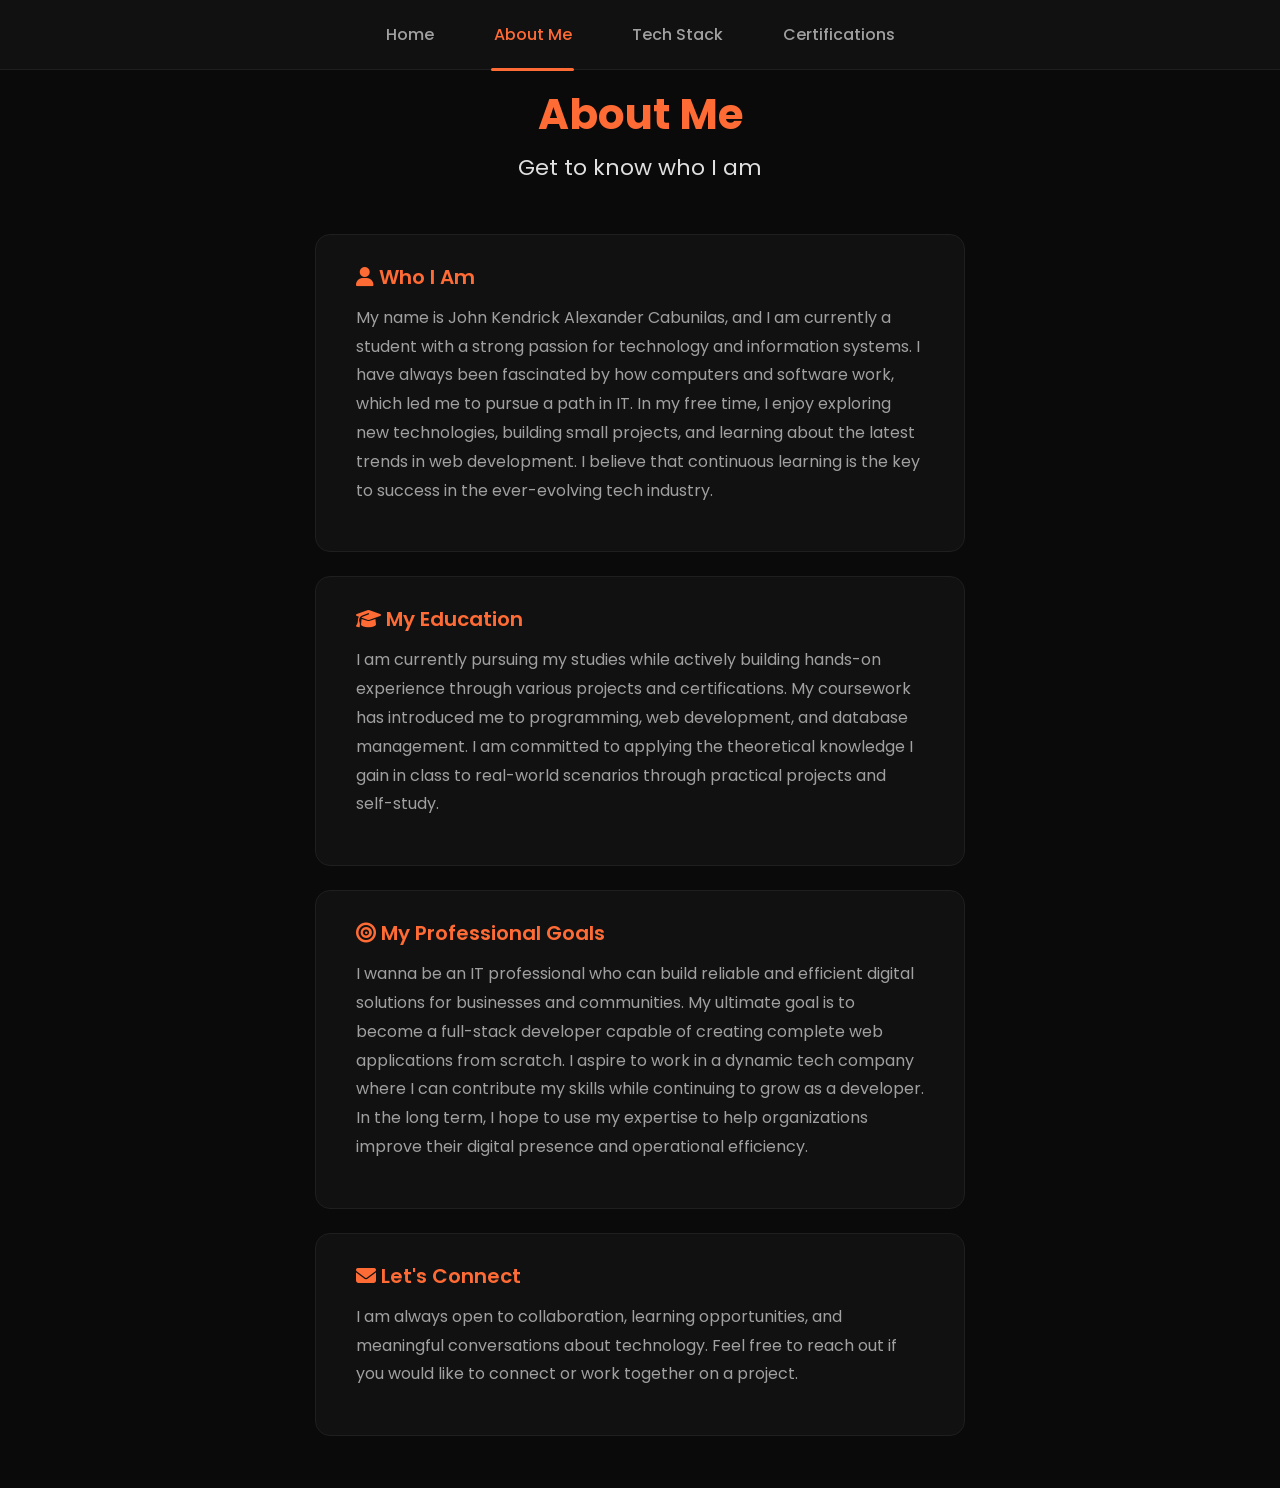
==== about.html @ 1efc7750 "Added Google Fonts, Bootstrap, SweetAlert, Devicon logos, expanded About content, and cert lightboxe" ====
<!DOCTYPE html>
<html lang="en">
<head>
    <meta charset="UTF-8">
    <meta name="viewport" content="width=device-width, initial-scale=1.0">
    <title>About Me | John Kendrick Alexander Cabunilas</title>
    
    <!-- Google Fonts -->
    <link href="https://fonts.googleapis.com/css2?family=Poppins:wght@400;500;600;700&display=swap" rel="stylesheet">
    
    <!-- Bootstrap CSS -->
    <link href="https://cdn.jsdelivr.net/npm/bootstrap@5.3.2/dist/css/bootstrap.min.css" rel="stylesheet">
    
    <!-- Font Awesome -->
    <link rel="stylesheet" href="https://cdnjs.cloudflare.com/ajax/libs/font-awesome/6.4.0/css/all.min.css">
    
    <style>
        * {
            margin: 0;
            padding: 0;
            box-sizing: border-box;
        }

        body {
            font-family: 'Poppins', 'Segoe UI', sans-serif;
            background-color: #0a0a0a;
            color: #e0e0e0;
            min-height: 100vh;
        }

        .top-nav {
            background-color: #111111;
            border-bottom: 1px solid #1f1f1f;
            position: fixed;
            top: 0;
            left: 0;
            right: 0;
            z-index: 1000;
            height: 70px;
            display: flex;
            align-items: center;
            justify-content: center;
        }

        .nav-menu {
            list-style: none;
            display: flex;
            margin: 0;
            padding: 0;
        }

        .nav-menu a {
            display: block;
            color: #a0a0a0;
            text-decoration: none;
            padding: 24px 30px;
            font-size: 16px;
            font-weight: 500;
            transition: all 0.3s ease;
            position: relative;
        }

        .nav-menu a:hover {
            color: #ff6b35;
        }

        .nav-menu a.active {
            color: #ff6b35;
        }

        .nav-menu a.active::after {
            content: '';
            position: absolute;
            bottom: 0;
            left: 20%;
            width: 60%;
            height: 3px;
            background-color: #ff6b35;
            border-radius: 2px;
        }

        .container-custom {
            display: flex;
            flex-direction: column;
            align-items: center;
            justify-content: center;
            min-height: 100vh;
            padding-top: 90px;
            padding-bottom: 40px;
            text-align: center;
        }

        h1 {
            color: #ff6b35;
            font-size: 42px;
            font-weight: 700;
            margin-bottom: 15px;
        }

        h2 {
            color: #e0e0e0;
            font-size: 22px;
            font-weight: 400;
            margin-bottom: 40px;
        }

        .info-box {
            background-color: #111111;
            border: 1px solid #1f1f1f;
            border-radius: 15px;
            padding: 30px 40px;
            margin: 12px 0;
            max-width: 650px;
            width: 90%;
            text-align: left;
            transition: all 0.3s ease;
        }

        .info-box:hover {
            border-color: #ff6b35;
            transform: translateY(-3px);
        }

        .info-box h3 {
            color: #ff6b35;
            font-size: 20px;
            margin-bottom: 15px;
            font-weight: 600;
        }

        .info-box p {
            color: #a0a0a0;
            font-size: 16px;
            line-height: 1.8;
        }

        @media (max-width: 768px) {
            .nav-menu a {
                padding: 15px 12px;
                font-size: 13px;
            }
            h1 {
                font-size: 32px;
            }
            .info-box {
                padding: 20px 25px;
            }
        }
    </style>
</head>
<body>

    <nav class="top-nav">
        <ul class="nav-menu">
            <li><a href="index.html">Home</a></li>
            <li><a href="about.html" class="active">About Me</a></li>
            <li><a href="techstack.html">Tech Stack</a></li>
            <li><a href="certifications.html">Certifications</a></li>
        </ul>
    </nav>

    <div class="container-custom">
        <h1>About Me</h1>
        <h2>Get to know who I am</h2>

        <div class="info-box">
            <h3><i class="fas fa-user"></i> Who I Am</h3>
            <p>My name is John Kendrick Alexander Cabunilas, and I am currently a student with a strong passion for technology and information systems. I have always been fascinated by how computers and software work, which led me to pursue a path in IT. In my free time, I enjoy exploring new technologies, building small projects, and learning about the latest trends in web development. I believe that continuous learning is the key to success in the ever-evolving tech industry.</p>
        </div>

        <div class="info-box">
            <h3><i class="fas fa-graduation-cap"></i> My Education</h3>
            <p>I am currently pursuing my studies while actively building hands-on experience through various projects and certifications. My coursework has introduced me to programming, web development, and database management. I am committed to applying the theoretical knowledge I gain in class to real-world scenarios through practical projects and self-study.</p>
        </div>

        <div class="info-box">
            <h3><i class="fas fa-bullseye"></i> My Professional Goals</h3>
            <p>I wanna be an IT professional who can build reliable and efficient digital solutions for businesses and communities. My ultimate goal is to become a full-stack developer capable of creating complete web applications from scratch. I aspire to work in a dynamic tech company where I can contribute my skills while continuing to grow as a developer. In the long term, I hope to use my expertise to help organizations improve their digital presence and operational efficiency.</p>
        </div>

        <div class="info-box">
            <h3><i class="fas fa-envelope"></i> Let's Connect</h3>
            <p>I am always open to collaboration, learning opportunities, and meaningful conversations about technology. Feel free to reach out if you would like to connect or work together on a project.</p>
        </div>
    </div>

    <!-- Bootstrap JS -->
    <script src="https://cdn.jsdelivr.net/npm/bootstrap@5.3.2/dist/js/bootstrap.bundle.min.js"></script>
</body>
</html>
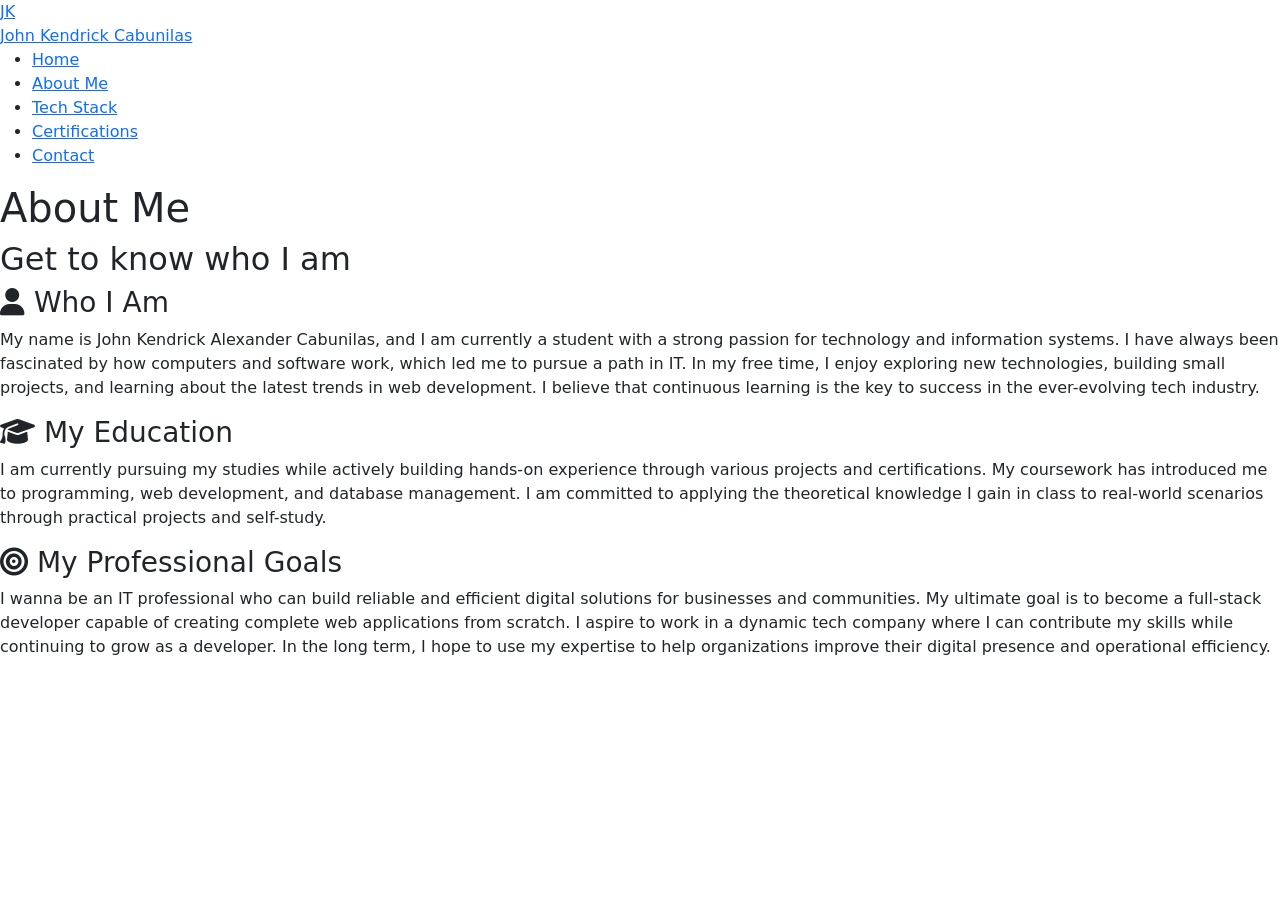
==== commit 11e976bb: "Transfer all the CSS code to css file, Major update" ====
--- a/about.html
+++ b/about.html
@@ -1,190 +1,59 @@
 <!DOCTYPE html>
 <html lang="en">
 <head>
-    <meta charset="UTF-8">
-    <meta name="viewport" content="width=device-width, initial-scale=1.0">
-    <title>About Me | John Kendrick Alexander Cabunilas</title>
-    
-    <!-- Google Fonts -->
-    <link href="https://fonts.googleapis.com/css2?family=Poppins:wght@400;500;600;700&display=swap" rel="stylesheet">
-    
-    <!-- Bootstrap CSS -->
-    <link href="https://cdn.jsdelivr.net/npm/bootstrap@5.3.2/dist/css/bootstrap.min.css" rel="stylesheet">
-    
-    <!-- Font Awesome -->
-    <link rel="stylesheet" href="https://cdnjs.cloudflare.com/ajax/libs/font-awesome/6.4.0/css/all.min.css">
-    
-    <style>
-        * {
-            margin: 0;
-            padding: 0;
-            box-sizing: border-box;
-        }
-
-        body {
-            font-family: 'Poppins', 'Segoe UI', sans-serif;
-            background-color: #0a0a0a;
-            color: #e0e0e0;
-            min-height: 100vh;
-        }
-
-        .top-nav {
-            background-color: #111111;
-            border-bottom: 1px solid #1f1f1f;
-            position: fixed;
-            top: 0;
-            left: 0;
-            right: 0;
-            z-index: 1000;
-            height: 70px;
-            display: flex;
-            align-items: center;
-            justify-content: center;
-        }
-
-        .nav-menu {
-            list-style: none;
-            display: flex;
-            margin: 0;
-            padding: 0;
-        }
-
-        .nav-menu a {
-            display: block;
-            color: #a0a0a0;
-            text-decoration: none;
-            padding: 24px 30px;
-            font-size: 16px;
-            font-weight: 500;
-            transition: all 0.3s ease;
-            position: relative;
-        }
-
-        .nav-menu a:hover {
-            color: #ff6b35;
-        }
-
-        .nav-menu a.active {
-            color: #ff6b35;
-        }
-
-        .nav-menu a.active::after {
-            content: '';
-            position: absolute;
-            bottom: 0;
-            left: 20%;
-            width: 60%;
-            height: 3px;
-            background-color: #ff6b35;
-            border-radius: 2px;
-        }
-
-        .container-custom {
-            display: flex;
-            flex-direction: column;
-            align-items: center;
-            justify-content: center;
-            min-height: 100vh;
-            padding-top: 90px;
-            padding-bottom: 40px;
-            text-align: center;
-        }
-
-        h1 {
-            color: #ff6b35;
-            font-size: 42px;
-            font-weight: 700;
-            margin-bottom: 15px;
-        }
-
-        h2 {
-            color: #e0e0e0;
-            font-size: 22px;
-            font-weight: 400;
-            margin-bottom: 40px;
-        }
-
-        .info-box {
-            background-color: #111111;
-            border: 1px solid #1f1f1f;
-            border-radius: 15px;
-            padding: 30px 40px;
-            margin: 12px 0;
-            max-width: 650px;
-            width: 90%;
-            text-align: left;
-            transition: all 0.3s ease;
-        }
-
-        .info-box:hover {
-            border-color: #ff6b35;
-            transform: translateY(-3px);
-        }
-
-        .info-box h3 {
-            color: #ff6b35;
-            font-size: 20px;
-            margin-bottom: 15px;
-            font-weight: 600;
-        }
-
-        .info-box p {
-            color: #a0a0a0;
-            font-size: 16px;
-            line-height: 1.8;
-        }
-
-        @media (max-width: 768px) {
-            .nav-menu a {
-                padding: 15px 12px;
-                font-size: 13px;
-            }
-            h1 {
-                font-size: 32px;
-            }
-            .info-box {
-                padding: 20px 25px;
-            }
-        }
-    </style>
+  <meta charset="UTF-8">
+  <meta name="viewport" content="width=device-width, initial-scale=1.0">
+  <title>About Me | John Kendrick Cabunilas</title>
+  
+  <!-- Google Fonts (must come BEFORE style.css) -->
+  <link href="https://fonts.googleapis.com/css2?family=Poppins:wght@400;500;600;700&display=swap" rel="stylesheet">
+  
+  <!-- External Stylesheet -->
+  <link rel="stylesheet" href="css/style.css">
+  
+  <!-- Bootstrap CSS -->
+  <link href="https://cdn.jsdelivr.net/npm/bootstrap@5.3.2/dist/css/bootstrap.min.css" rel="stylesheet">
+  
+  <!-- Font Awesome -->
+  <link rel="stylesheet" href="https://cdnjs.cloudflare.com/ajax/libs/font-awesome/6.4.0/css/all.min.css">
 </head>
 <body>
 
-    <nav class="top-nav">
-        <ul class="nav-menu">
-            <li><a href="index.html">Home</a></li>
-            <li><a href="about.html" class="active">About Me</a></li>
-            <li><a href="techstack.html">Tech Stack</a></li>
-            <li><a href="certifications.html">Certifications</a></li>
-        </ul>
-    </nav>
+  <nav class="top-nav">
+    <a href="index.html" class="nav-brand">
+      <div class="brand-circle">JK</div>
+      <span class="brand-name">John Kendrick Cabunilas</span>
+    </a>
+    <ul class="nav-menu">
+      <li><a href="index.html">Home</a></li>
+      <li><a href="about.html" class="active">About Me</a></li>
+      <li><a href="tech-stack.html">Tech Stack</a></li>
+      <li><a href="certifications.html">Certifications</a></li>
+      <li><a href="contact.html">Contact</a></li>
+    </ul>
+  </nav>
 
-    <div class="container-custom">
-        <h1>About Me</h1>
-        <h2>Get to know who I am</h2>
+  <div class="container-custom">
+    <h1 class="page-title">About Me</h1>
+    <h2 class="page-subtitle">Get to know who I am</h2>
 
-        <div class="info-box">
-            <h3><i class="fas fa-user"></i> Who I Am</h3>
-            <p>My name is John Kendrick Alexander Cabunilas, and I am currently a student with a strong passion for technology and information systems. I have always been fascinated by how computers and software work, which led me to pursue a path in IT. In my free time, I enjoy exploring new technologies, building small projects, and learning about the latest trends in web development. I believe that continuous learning is the key to success in the ever-evolving tech industry.</p>
-        </div>
-
-        <div class="info-box">
-            <h3><i class="fas fa-graduation-cap"></i> My Education</h3>
-            <p>I am currently pursuing my studies while actively building hands-on experience through various projects and certifications. My coursework has introduced me to programming, web development, and database management. I am committed to applying the theoretical knowledge I gain in class to real-world scenarios through practical projects and self-study.</p>
-        </div>
-
-        <div class="info-box">
-            <h3><i class="fas fa-bullseye"></i> My Professional Goals</h3>
-            <p>I wanna be an IT professional who can build reliable and efficient digital solutions for businesses and communities. My ultimate goal is to become a full-stack developer capable of creating complete web applications from scratch. I aspire to work in a dynamic tech company where I can contribute my skills while continuing to grow as a developer. In the long term, I hope to use my expertise to help organizations improve their digital presence and operational efficiency.</p>
-        </div>
-
-        <div class="info-box">
-            <h3><i class="fas fa-envelope"></i> Let's Connect</h3>
-            <p>I am always open to collaboration, learning opportunities, and meaningful conversations about technology. Feel free to reach out if you would like to connect or work together on a project.</p>
-        </div>
+    <div class="info-box">
+      <h3><i class="fas fa-user"></i> Who I Am</h3>
+      <p>My name is John Kendrick Alexander Cabunilas, and I am currently a student with a strong passion for technology and information systems. I have always been fascinated by how computers and software work, which led me to pursue a path in IT. In my free time, I enjoy exploring new technologies, building small projects, and learning about the latest trends in web development. I believe that continuous learning is the key to success in the ever-evolving tech industry.</p>
     </div>
 
-    <!-- Bootstrap JS -->
-    <script src="https://cdn.jsdelivr.net/npm/bootstrap@5.3.2/dist/js/bootstrap.bundle.min.js"></script>
+    <div class="info-box">
+      <h3><i class="fas fa-graduation-cap"></i> My Education</h3>
+      <p>I am currently pursuing my studies while actively building hands-on experience through various projects and certifications. My coursework has introduced me to programming, web development, and database management. I am committed to applying the theoretical knowledge I gain in class to real-world scenarios through practical projects and self-study.</p>
+    </div>
+
+    <div class="info-box">
+      <h3><i class="fas fa-bullseye"></i> My Professional Goals</h3>
+      <p>I wanna be an IT professional who can build reliable and efficient digital solutions for businesses and communities. My ultimate goal is to become a full-stack developer capable of creating complete web applications from scratch. I aspire to work in a dynamic tech company where I can contribute my skills while continuing to grow as a developer. In the long term, I hope to use my expertise to help organizations improve their digital presence and operational efficiency.</p>
+    </div>
+  </div>
+
+  <!-- Bootstrap JS -->
+  <script src="https://cdn.jsdelivr.net/npm/bootstrap@5.3.2/dist/js/bootstrap.bundle.min.js"></script>
 </body>
 </html>
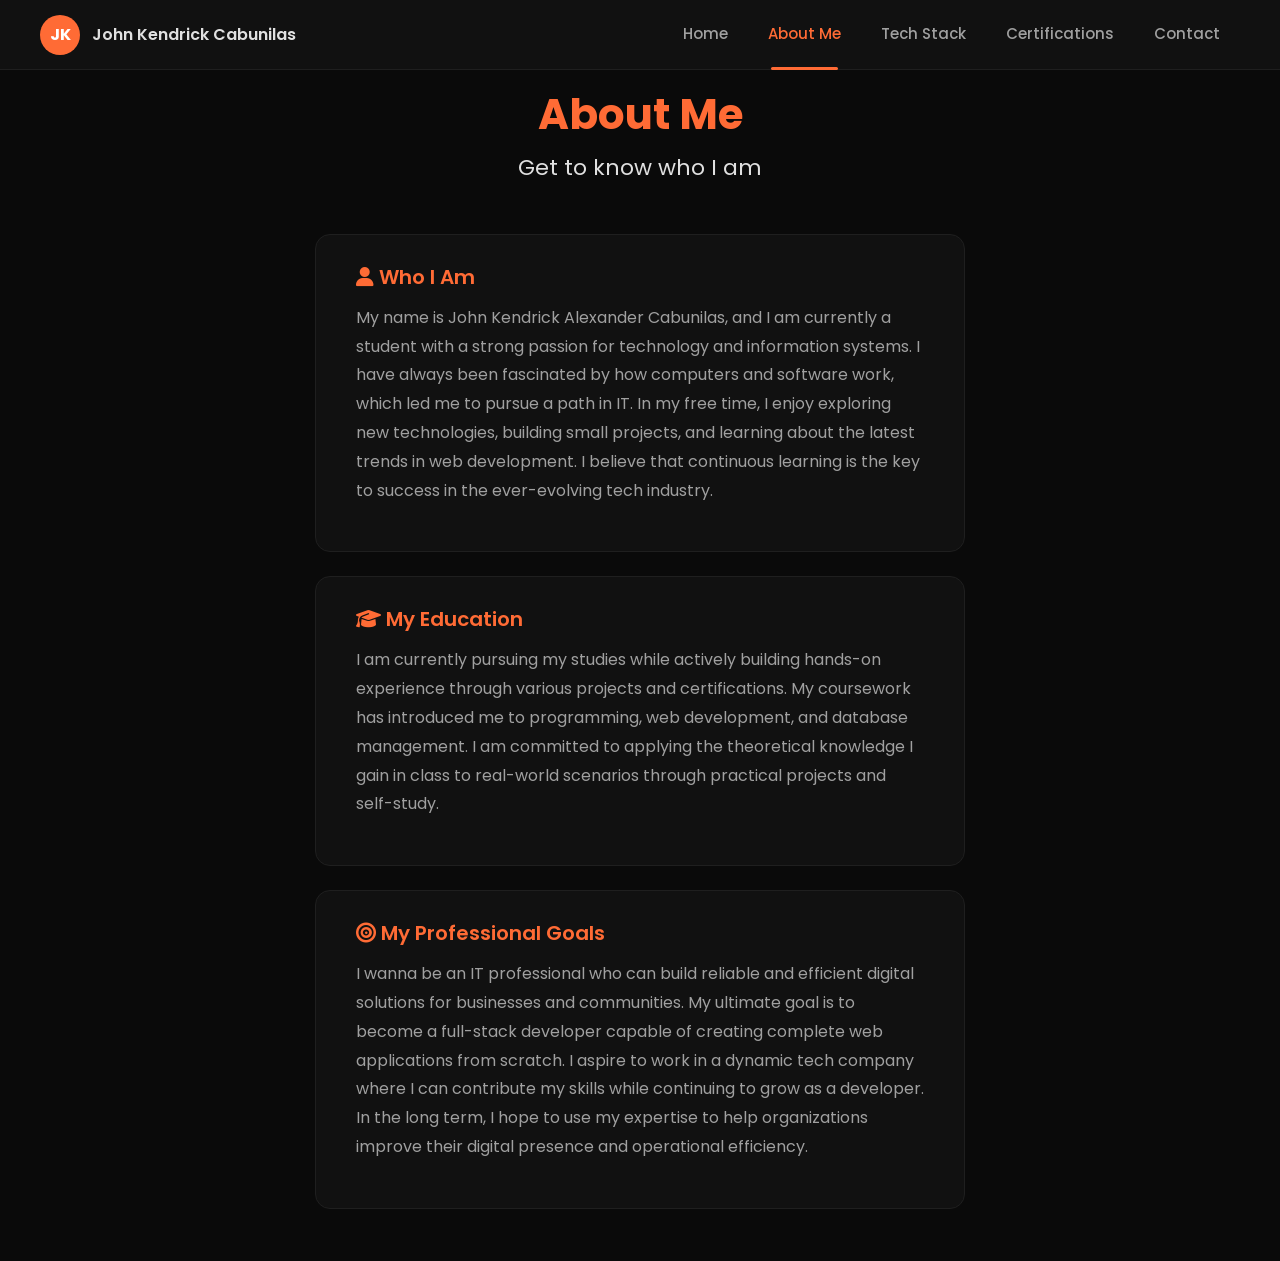
==== commit df9c2163: "Updated portfolio design - dark theme, navbar, tech stack" ====
--- a/about.html
+++ b/about.html
@@ -5,14 +5,14 @@
   <meta name="viewport" content="width=device-width, initial-scale=1.0">
   <title>About Me | John Kendrick Cabunilas</title>
   
-  <!-- Google Fonts (must come BEFORE style.css) -->
+  <!-- Google Fonts -->
   <link href="https://fonts.googleapis.com/css2?family=Poppins:wght@400;500;600;700&display=swap" rel="stylesheet">
+  
+  <!-- Bootstrap CSS -->
+  <link href="https://cdn.jsdelivr.net/npm/bootstrap@5.3.2/dist/css/bootstrap.min.css" rel="stylesheet">
   
   <!-- External Stylesheet -->
   <link rel="stylesheet" href="css/style.css">
-  
-  <!-- Bootstrap CSS -->
-  <link href="https://cdn.jsdelivr.net/npm/bootstrap@5.3.2/dist/css/bootstrap.min.css" rel="stylesheet">
   
   <!-- Font Awesome -->
   <link rel="stylesheet" href="https://cdnjs.cloudflare.com/ajax/libs/font-awesome/6.4.0/css/all.min.css">
@@ -27,7 +27,7 @@
     <ul class="nav-menu">
       <li><a href="index.html">Home</a></li>
       <li><a href="about.html" class="active">About Me</a></li>
-      <li><a href="tech-stack.html">Tech Stack</a></li>
+      <li><a href="techstack.html">Tech Stack</a></li>
       <li><a href="certifications.html">Certifications</a></li>
       <li><a href="contact.html">Contact</a></li>
     </ul>
--- a/css/style.css
+++ b/css/style.css
@@ -0,0 +1,564 @@
+/* CSS Variables */
+:root {
+  --color-bg: #0a0a0a;
+  --color-card: #111111;
+  --color-border: #1f1f1f;
+  --color-text: #e0e0e0;
+  --color-muted: #a0a0a0;
+  --color-accent: #ff6b35;
+  --color-accent-light: #ff8c5a;
+  --color-success: #48bb78;
+  --color-warning: #ed8936;
+}
+
+/* Reset */
+* {
+  margin: 0;
+  padding: 0;
+  box-sizing: border-box;
+}
+
+html, body {
+  font-family: 'Poppins', 'Segoe UI', Tahoma, Geneva, Verdana, sans-serif;
+  background-color: var(--color-bg) !important;
+  color: var(--color-text) !important;
+  min-height: 100vh;
+}
+
+/* ============================================
+   TOP NAVIGATION
+   ============================================ */
+.top-nav {
+  background-color: var(--color-card);
+  border-bottom: 1px solid var(--color-border);
+  padding: 0 40px;
+  position: fixed;
+  top: 0;
+  left: 0;
+  right: 0;
+  z-index: 1000;
+  height: 70px;
+  display: flex;
+  align-items: center;
+  justify-content: space-between;
+}
+
+.nav-brand {
+  display: flex;
+  align-items: center;
+  gap: 12px;
+  text-decoration: none !important;
+}
+
+.brand-circle {
+  width: 40px;
+  height: 40px;
+  border-radius: 50%;
+  background-color: var(--color-accent);
+  display: flex;
+  align-items: center;
+  justify-content: center;
+  font-size: 16px;
+  font-weight: 700;
+  color: #ffffff;
+  flex-shrink: 0;
+}
+
+.brand-name {
+  color: var(--color-text) !important;
+  font-size: 16px;
+  font-weight: 600;
+  white-space: nowrap;
+}
+
+.nav-menu {
+  list-style: none !important;
+  display: flex;
+  margin: 0;
+  padding: 0;
+}
+
+.nav-menu li {
+  list-style: none !important;
+}
+
+.nav-menu a {
+  display: block;
+  color: var(--color-muted) !important;
+  text-decoration: none !important;
+  padding: 24px 20px;
+  font-size: 15px;
+  font-weight: 500;
+  transition: all 0.3s ease;
+  position: relative;
+}
+
+.nav-menu a:hover {
+  color: var(--color-accent) !important;
+}
+
+.nav-menu a.active {
+  color: var(--color-accent) !important;
+}
+
+.nav-menu a.active::after {
+  content: '';
+  position: absolute;
+  bottom: 0;
+  left: 20%;
+  width: 60%;
+  height: 3px;
+  background-color: var(--color-accent);
+  border-radius: 2px;
+}
+
+/* ============================================
+   SHARED CONTAINERS & HEADINGS
+   ============================================ */
+.container-custom {
+  display: flex;
+  flex-direction: column;
+  align-items: center;
+  justify-content: center;
+  min-height: 100vh;
+  padding-top: 90px;
+  padding-bottom: 40px;
+  text-align: center;
+}
+
+.page-title {
+  color: var(--color-accent);
+  font-size: 42px;
+  font-weight: 700;
+  margin-bottom: 15px;
+}
+
+.page-subtitle {
+  color: var(--color-text);
+  font-size: 22px;
+  font-weight: 400;
+  margin-bottom: 40px;
+}
+
+/* ============================================
+   HOME PAGE - HERO SECTION
+   ============================================ */
+.hero {
+  display: flex;
+  flex-direction: column;
+  align-items: center;
+  justify-content: center;
+  min-height: 100vh;
+  padding-top: 70px;
+  text-align: center;
+}
+
+.profile-circle {
+  width: 280px;
+  height: 280px;
+  border-radius: 50%;
+  border: 4px solid var(--color-accent);
+  overflow: hidden;
+  margin-bottom: 35px;
+  box-shadow: 0 0 30px rgba(255, 107, 53, 0.3);
+  transition: transform 0.3s ease;
+}
+
+.profile-circle:hover {
+  transform: scale(1.05);
+}
+
+.profile-circle img {
+  width: 100%;
+  height: 100%;
+  object-fit: cover;
+}
+
+.hero-title {
+  color: var(--color-accent);
+  font-size: 36px;
+  font-weight: 700;
+  margin-bottom: 20px;
+}
+
+.hero-desc {
+  color: var(--color-muted);
+  font-size: 18px;
+  line-height: 1.8;
+  max-width: 600px;
+  padding: 0 20px;
+}
+
+/* ============================================
+   ABOUT PAGE - INFO BOXES
+   ============================================ */
+.info-box {
+  background-color: var(--color-card);
+  border: 1px solid var(--color-border);
+  border-radius: 15px;
+  padding: 30px 40px;
+  margin: 12px 0;
+  max-width: 650px;
+  width: 90%;
+  text-align: left;
+  transition: all 0.3s ease;
+}
+
+.info-box:hover {
+  border-color: var(--color-accent);
+  transform: translateY(-3px);
+}
+
+.info-box h3 {
+  color: var(--color-accent);
+  font-size: 20px;
+  margin-bottom: 15px;
+  font-weight: 600;
+}
+
+.info-box p {
+  color: var(--color-muted);
+  font-size: 16px;
+  line-height: 1.8;
+}
+
+/* ============================================
+   TECH STACK PAGE - VISIBLE BOXES
+   ============================================ */
+.tech-grid {
+  display: grid;
+  grid-template-columns: repeat(3, 1fr);
+  gap: 20px;
+  max-width: 700px;
+  width: 90%;
+}
+
+.tech-card {
+  background-color: var(--color-card);
+  border: 1px solid var(--color-border);
+  border-radius: 15px;
+  padding: 35px 20px;
+  text-align: center;
+  transition: all 0.3s ease;
+}
+
+.tech-card:hover {
+  border-color: var(--color-accent);
+  transform: translateY(-5px);
+  box-shadow: 0 5px 20px rgba(255, 107, 53, 0.1);
+}
+
+.tech-card i {
+  font-size: 50px;
+  margin-bottom: 12px;
+  display: block;
+}
+
+.tech-card span {
+  color: var(--color-text);
+  font-size: 15px;
+  font-weight: 600;
+}
+
+/* ============================================
+   CERTIFICATIONS PAGE
+   ============================================ */
+.cert-box {
+  background-color: var(--color-card);
+  border: 1px solid var(--color-border);
+  border-radius: 15px;
+  padding: 25px 35px;
+  margin: 12px 0;
+  max-width: 600px;
+  width: 90%;
+  text-align: left;
+  position: relative;
+  overflow: hidden;
+  transition: all 0.3s ease;
+  cursor: pointer;
+}
+
+.cert-box:hover {
+  border-color: var(--color-accent);
+  transform: translateY(-3px);
+}
+
+.cert-box::before {
+  content: '';
+  position: absolute;
+  top: 0;
+  left: 0;
+  width: 100%;
+  height: 4px;
+}
+
+.cert-box.completed::before {
+  background-color: var(--color-success);
+}
+
+.cert-box.ongoing::before {
+  background-color: var(--color-warning);
+}
+
+.cert-box h3 {
+  color: var(--color-text);
+  font-size: 20px;
+  margin-bottom: 10px;
+  font-weight: 600;
+}
+
+.cert-box p {
+  color: var(--color-muted);
+  font-size: 15px;
+  line-height: 1.6;
+  margin-bottom: 15px;
+}
+
+.cert-image {
+  width: 100%;
+  height: 180px;
+  object-fit: cover;
+  border-radius: 10px;
+  margin-bottom: 15px;
+  border: 1px solid var(--color-border);
+}
+
+.badge {
+  display: inline-block;
+  padding: 5px 15px;
+  border-radius: 20px;
+  font-size: 13px;
+  font-weight: 600;
+}
+
+.badge.completed {
+  background-color: rgba(72, 187, 120, 0.2);
+  color: var(--color-success);
+}
+
+.badge.ongoing {
+  background-color: rgba(237, 137, 54, 0.2);
+  color: var(--color-warning);
+}
+
+.verify-link {
+  color: var(--color-accent);
+  text-decoration: none;
+  font-size: 14px;
+  font-weight: 500;
+  display: inline-flex;
+  align-items: center;
+  gap: 5px;
+  margin-top: 10px;
+  transition: color 0.3s;
+}
+
+.verify-link:hover {
+  color: var(--color-accent-light);
+  text-decoration: underline;
+}
+
+/* ============================================
+   CONTACT PAGE
+   ============================================ */
+.contact-section {
+  display: flex;
+  flex-direction: column;
+  align-items: center;
+  justify-content: center;
+  min-height: 100vh;
+  padding-top: 90px;
+  padding-bottom: 40px;
+  text-align: center;
+}
+
+.contact-section .page-title {
+  margin-bottom: 15px;
+}
+
+.contact-section .page-subtitle {
+  margin-bottom: 50px;
+}
+
+.social-container {
+  display: flex;
+  flex-wrap: wrap;
+  justify-content: center;
+  gap: 40px;
+  max-width: 800px;
+  width: 90%;
+}
+
+.social-card {
+  background-color: var(--color-card);
+  border: 1px solid var(--color-border);
+  border-radius: 20px;
+  padding: 50px 60px;
+  text-align: center;
+  text-decoration: none;
+  color: var(--color-text);
+  transition: all 0.35s ease;
+  min-width: 260px;
+}
+
+.social-card:hover {
+  border-color: var(--color-accent);
+  transform: translateY(-8px);
+  box-shadow: 0 10px 40px rgba(255, 107, 53, 0.15);
+}
+
+.social-card i {
+  font-size: 64px;
+  margin-bottom: 20px;
+  display: block;
+  transition: color 0.3s ease;
+}
+
+.social-card.linkedin i {
+  color: #0a66c2;
+}
+
+.social-card.github i {
+  color: var(--color-text);
+}
+
+.social-card:hover i {
+  color: var(--color-accent);
+}
+
+.social-card h3 {
+  font-size: 22px;
+  font-weight: 600;
+  margin-bottom: 8px;
+  color: var(--color-accent);
+}
+
+.social-card p {
+  font-size: 14px;
+  color: var(--color-muted);
+  word-break: break-all;
+}
+
+.email-box {
+  margin-top: 50px;
+  background-color: var(--color-card);
+  border: 1px solid var(--color-border);
+  border-radius: 15px;
+  padding: 25px 40px;
+  max-width: 500px;
+  width: 90%;
+  transition: all 0.3s ease;
+}
+
+.email-box:hover {
+  border-color: var(--color-accent);
+}
+
+.email-box i {
+  color: var(--color-accent);
+  font-size: 20px;
+  margin-right: 10px;
+}
+
+.email-box span {
+  color: var(--color-muted);
+  font-size: 16px;
+}
+
+/* ============================================
+   RESPONSIVE BREAKPOINTS
+   ============================================ */
+@media (max-width: 768px) {
+  .top-nav {
+    height: auto;
+    padding: 10px 20px;
+  }
+
+  .nav-menu {
+    flex-wrap: wrap;
+    justify-content: flex-end;
+  }
+
+  .nav-menu a {
+    padding: 15px 12px;
+    font-size: 13px;
+  }
+
+  .brand-name {
+    font-size: 14px;
+  }
+
+  .page-title {
+    font-size: 32px;
+  }
+
+  .profile-circle {
+    width: 200px;
+    height: 200px;
+  }
+
+  .hero-title {
+    font-size: 28px;
+  }
+
+  .hero-desc {
+    font-size: 16px;
+  }
+
+  .info-box {
+    padding: 20px 25px;
+  }
+
+  .tech-grid {
+    grid-template-columns: repeat(2, 1fr);
+  }
+
+  .tech-card i {
+    font-size: 40px;
+  }
+
+  .cert-image {
+    height: 140px;
+  }
+
+  .social-card {
+    padding: 35px 40px;
+    min-width: 220px;
+  }
+
+  .social-card i {
+    font-size: 50px;
+  }
+
+  .social-container {
+    gap: 25px;
+  }
+}
+
+@media (max-width: 320px) {
+  .nav-menu a {
+    padding: 12px 10px;
+    font-size: 12px;
+  }
+
+  .brand-name {
+    display: none;
+  }
+
+  .page-title {
+    font-size: 26px;
+  }
+
+  .hero-title {
+    font-size: 24px;
+  }
+
+  .tech-grid {
+    grid-template-columns: 1fr;
+  }
+
+  .social-card {
+    padding: 30px 25px;
+    min-width: 100%;
+  }
+}
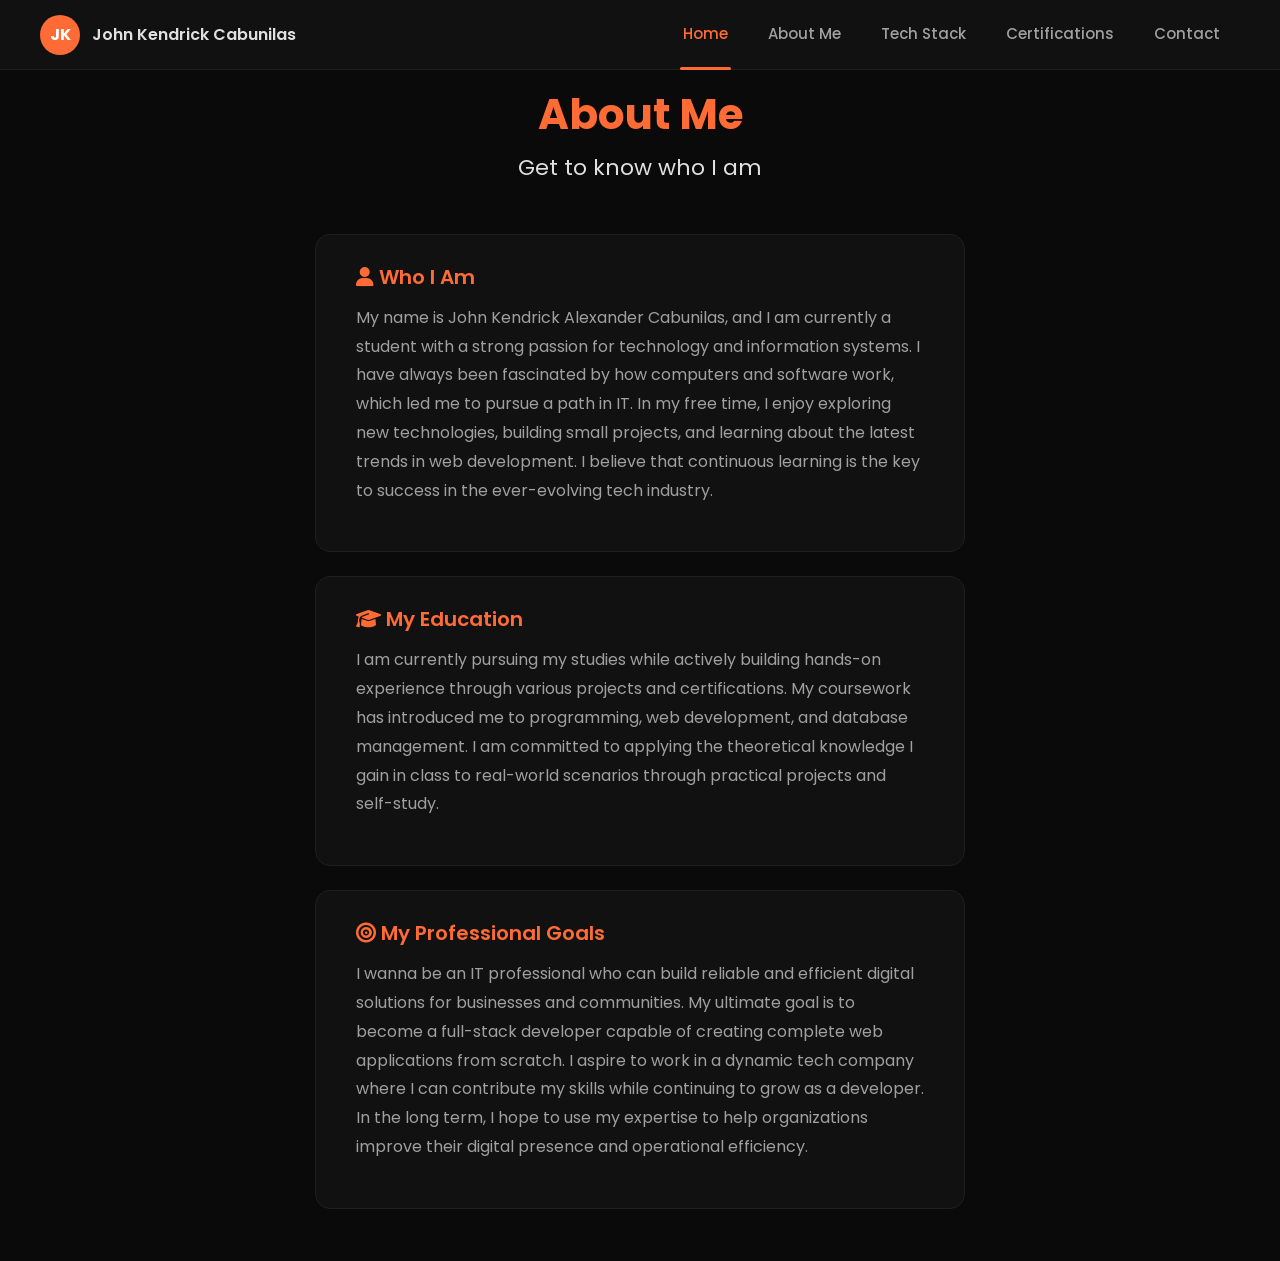
==== commit 6dba815a: "Add hamburger menu for tablet/mobile, fix name" ====
--- a/about.html
+++ b/about.html
@@ -3,7 +3,7 @@
 <head>
   <meta charset="UTF-8">
   <meta name="viewport" content="width=device-width, initial-scale=1.0">
-  <title>About Me | John Kendrick Cabunilas</title>
+  <title>About Me | John Kendrick Alexander Cabunilas</title>
   
   <!-- Google Fonts -->
   <link href="https://fonts.googleapis.com/css2?family=Poppins:wght@400;500;600;700&display=swap" rel="stylesheet">
@@ -19,19 +19,22 @@
 </head>
 <body>
 
-  <nav class="top-nav">
-    <a href="index.html" class="nav-brand">
-      <div class="brand-circle">JK</div>
-      <span class="brand-name">John Kendrick Cabunilas</span>
-    </a>
-    <ul class="nav-menu">
-      <li><a href="index.html">Home</a></li>
-      <li><a href="about.html" class="active">About Me</a></li>
-      <li><a href="techstack.html">Tech Stack</a></li>
-      <li><a href="certifications.html">Certifications</a></li>
-      <li><a href="contact.html">Contact</a></li>
-    </ul>
-  </nav>
+<nav class="top-nav">
+  <a href="index.html" class="nav-brand">
+    <div class="brand-circle">JK</div>
+    <span class="brand-name">John Kendrick Cabunilas</span>
+  </a>
+  <button class="hamburger" onclick="toggleMenu()" aria-label="Menu">
+    <i class="fas fa-bars"></i>
+  </button>
+  <ul class="nav-menu" id="navMenu">
+    <li><a href="index.html" class="active">Home</a></li>
+    <li><a href="about.html">About Me</a></li>
+    <li><a href="techstack.html">Tech Stack</a></li>
+    <li><a href="certifications.html">Certifications</a></li>
+    <li><a href="contact.html">Contact</a></li>
+  </ul>
+</nav>
 
   <div class="container-custom">
     <h1 class="page-title">About Me</h1>
@@ -55,5 +58,12 @@
 
   <!-- Bootstrap JS -->
   <script src="https://cdn.jsdelivr.net/npm/bootstrap@5.3.2/dist/js/bootstrap.bundle.min.js"></script>
+
+    <script>
+    function toggleMenu() {
+      document.getElementById('navMenu').classList.toggle('active');
+    }
+  </script>
+  
 </body>
 </html>
--- a/css/style.css
+++ b/css/style.css
@@ -71,6 +71,18 @@
   white-space: nowrap;
 }
 
+/* Hamburger button - hidden by default */
+.hamburger {
+  display: none;
+  background: none;
+  border: none;
+  color: var(--color-accent);
+  font-size: 24px;
+  cursor: pointer;
+  padding: 10px;
+}
+
+/* Desktop nav menu */
 .nav-menu {
   list-style: none !important;
   display: flex;
@@ -466,22 +478,48 @@
 }
 
 /* ============================================
-   RESPONSIVE BREAKPOINTS
+   TABLET BREAKPOINT (321px - 768px)
+   Hamburger menu active
    ============================================ */
 @media (max-width: 768px) {
   .top-nav {
-    height: auto;
-    padding: 10px 20px;
+    height: 70px;
+    padding: 0 20px;
+  }
+
+  .hamburger {
+    display: block;
   }
 
   .nav-menu {
-    flex-wrap: wrap;
-    justify-content: flex-end;
+    display: none;
+    position: absolute;
+    top: 70px;
+    left: 0;
+    right: 0;
+    background-color: var(--color-card);
+    border-bottom: 1px solid var(--color-border);
+    flex-direction: column;
+    padding: 10px 0;
+  }
+
+  .nav-menu.active {
+    display: flex;
+  }
+
+  .nav-menu li {
+    width: 100%;
+    text-align: center;
   }
 
   .nav-menu a {
-    padding: 15px 12px;
-    font-size: 13px;
+    padding: 15px 20px;
+    font-size: 16px;
+  }
+
+  .nav-menu a.active::after {
+    left: 30%;
+    width: 40%;
   }
 
   .brand-name {
@@ -535,14 +573,22 @@
   }
 }
 
+/* ============================================
+   MOBILE BREAKPOINT (320px and below)
+   Hamburger menu active, brand name hidden
+   ============================================ */
 @media (max-width: 320px) {
-  .nav-menu a {
-    padding: 12px 10px;
-    font-size: 12px;
+  .top-nav {
+    padding: 0 15px;
   }
 
   .brand-name {
     display: none;
+  }
+
+  .nav-menu a {
+    padding: 12px 15px;
+    font-size: 15px;
   }
 
   .page-title {
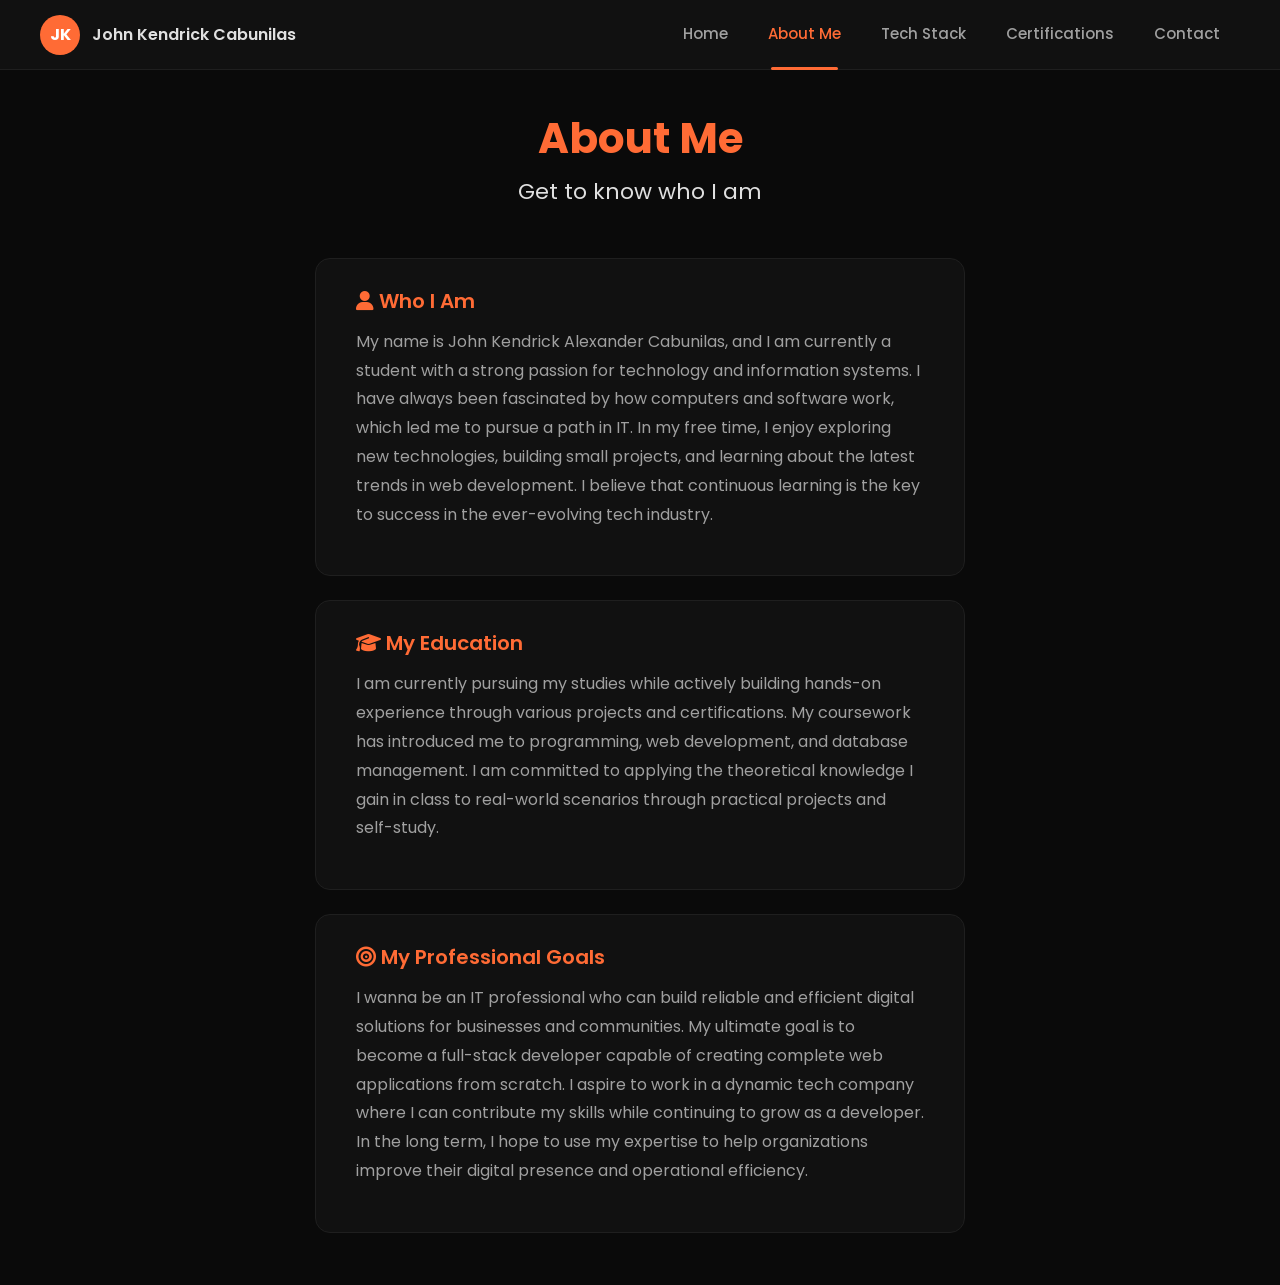
==== commit b901eb61: "Fix hamburger: transparent bg, active highlight, auto-close" ====
--- a/about.html
+++ b/about.html
@@ -19,7 +19,7 @@
 </head>
 <body>
 
-<nav class="top-nav">
+<<nav class="top-nav">
   <a href="index.html" class="nav-brand">
     <div class="brand-circle">JK</div>
     <span class="brand-name">John Kendrick Cabunilas</span>
@@ -28,7 +28,7 @@
     <i class="fas fa-bars"></i>
   </button>
   <ul class="nav-menu" id="navMenu">
-    <li><a href="index.html" class="active">Home</a></li>
+    <li><a href="index.html">Home</a></li>
     <li><a href="about.html">About Me</a></li>
     <li><a href="techstack.html">Tech Stack</a></li>
     <li><a href="certifications.html">Certifications</a></li>
@@ -59,10 +59,31 @@
   <!-- Bootstrap JS -->
   <script src="https://cdn.jsdelivr.net/npm/bootstrap@5.3.2/dist/js/bootstrap.bundle.min.js"></script>
 
-    <script>
+  <script>
+    // Auto-highlight current page
+    document.addEventListener('DOMContentLoaded', function() {
+      const currentPage = window.location.pathname.split('/').pop() || 'index.html';
+      const links = document.querySelectorAll('.nav-menu a');
+      links.forEach(link => {
+        link.classList.remove('active');
+        const linkPage = link.getAttribute('href').split('/').pop();
+        if (linkPage === currentPage || (currentPage === '' && linkPage === 'index.html')) {
+          link.classList.add('active');
+        }
+      });
+    });
+
+    // Toggle hamburger menu
     function toggleMenu() {
       document.getElementById('navMenu').classList.toggle('active');
     }
+
+    // Close menu when a link is clicked
+    document.querySelectorAll('.nav-menu a').forEach(link => {
+      link.addEventListener('click', () => {
+        document.getElementById('navMenu').classList.remove('active');
+      });
+    });
   </script>
   
 </body>
--- a/css/style.css
+++ b/css/style.css
@@ -71,15 +71,27 @@
   white-space: nowrap;
 }
 
-/* Hamburger button - hidden by default */
-.hamburger {
+/* ===== HAMBURGER - TRANSPARENT, NO WHITE BG ===== */
+.hamburger,
+.hamburger:focus,
+.hamburger:active {
   display: none;
-  background: none;
-  border: none;
-  color: var(--color-accent);
+  background: transparent !important;
+  background-color: transparent !important;
+  border: none !important;
+  outline: none !important;
+  box-shadow: none !important;
+  color: var(--color-accent) !important;
   font-size: 24px;
   cursor: pointer;
   padding: 10px;
+  -webkit-appearance: none !important;
+  appearance: none !important;
+}
+
+.hamburger i {
+  background: transparent !important;
+  color: var(--color-accent) !important;
 }
 
 /* Desktop nav menu */
@@ -235,7 +247,7 @@
 }
 
 /* ============================================
-   TECH STACK PAGE - VISIBLE BOXES
+   TECH STACK PAGE
    ============================================ */
 .tech-grid {
   display: grid;
@@ -478,8 +490,7 @@
 }
 
 /* ============================================
-   TABLET BREAKPOINT (321px - 768px)
-   Hamburger menu active
+   TABLET (321px - 768px)
    ============================================ */
 @media (max-width: 768px) {
   .top-nav {
@@ -487,8 +498,14 @@
     padding: 0 20px;
   }
 
-  .hamburger {
+  .hamburger,
+  .hamburger:focus,
+  .hamburger:active {
     display: block;
+    background: transparent !important;
+    border: none !important;
+    outline: none !important;
+    box-shadow: none !important;
   }
 
   .nav-menu {
@@ -574,8 +591,7 @@
 }
 
 /* ============================================
-   MOBILE BREAKPOINT (320px and below)
-   Hamburger menu active, brand name hidden
+   MOBILE (320px and below)
    ============================================ */
 @media (max-width: 320px) {
   .top-nav {
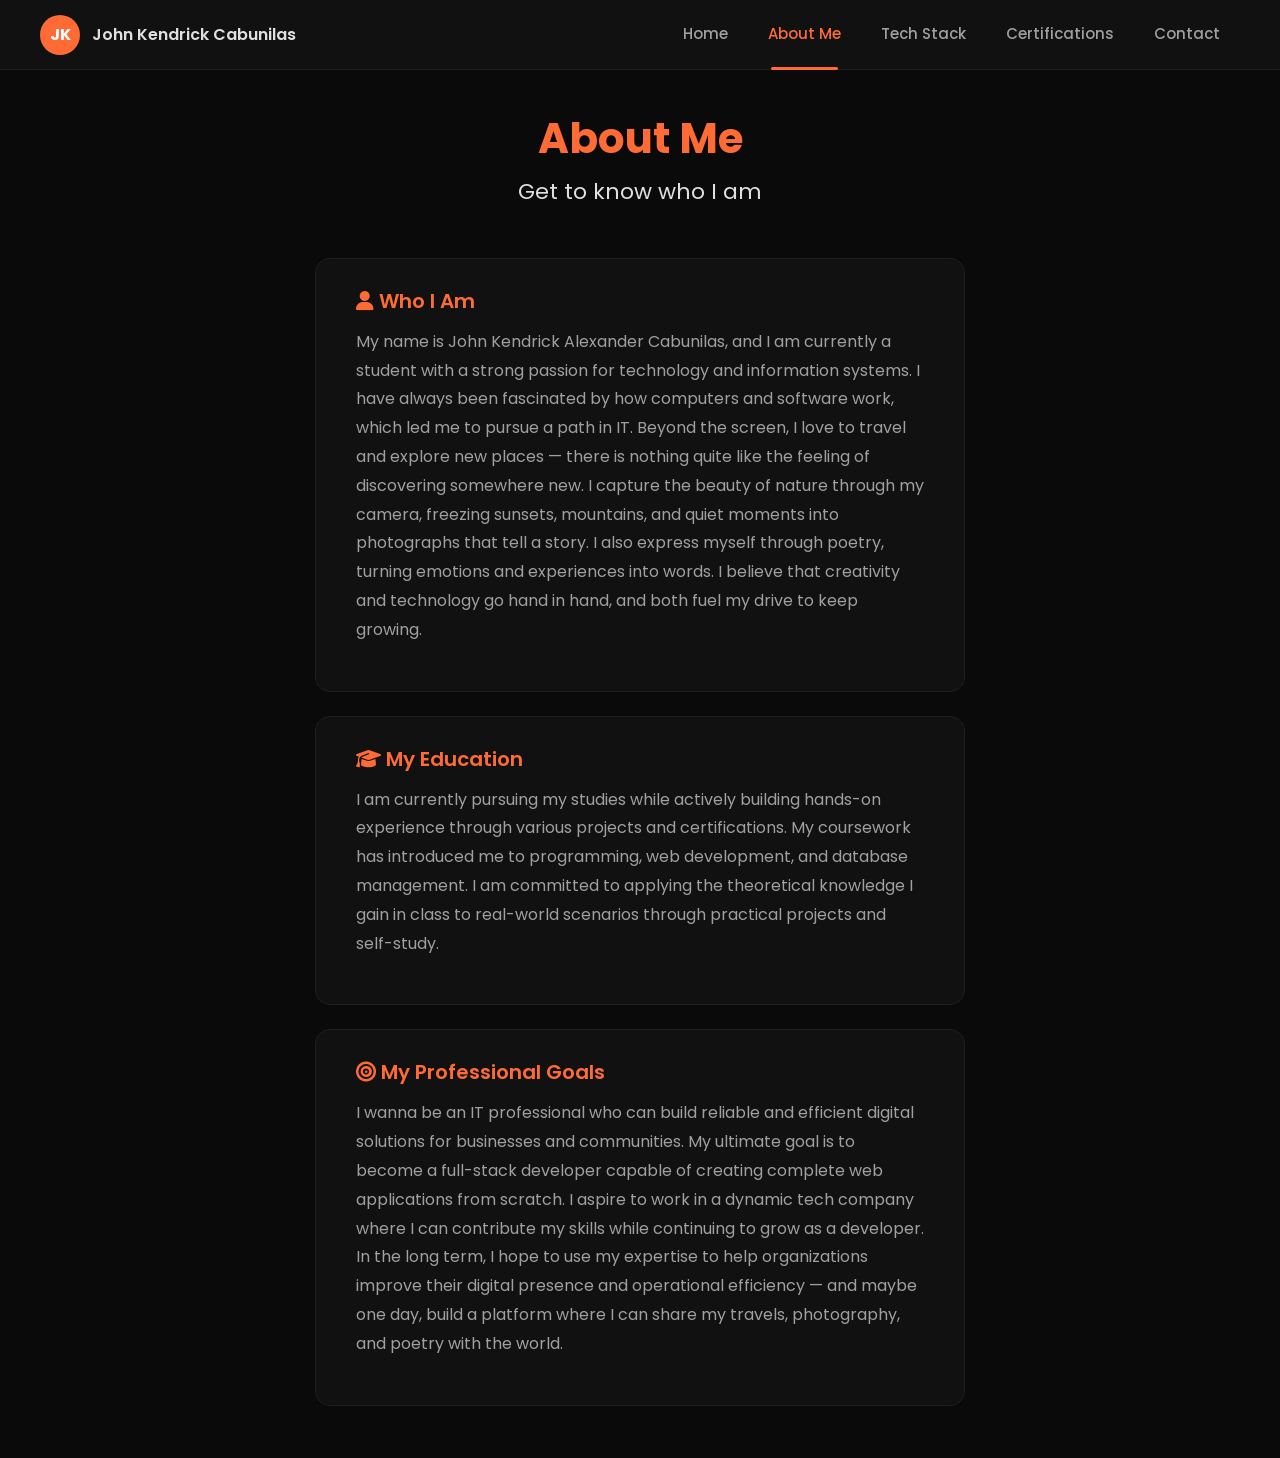
==== commit 9c9997d0: "Added information in about" ====
--- a/about.html
+++ b/about.html
@@ -42,7 +42,7 @@
 
     <div class="info-box">
       <h3><i class="fas fa-user"></i> Who I Am</h3>
-      <p>My name is John Kendrick Alexander Cabunilas, and I am currently a student with a strong passion for technology and information systems. I have always been fascinated by how computers and software work, which led me to pursue a path in IT. In my free time, I enjoy exploring new technologies, building small projects, and learning about the latest trends in web development. I believe that continuous learning is the key to success in the ever-evolving tech industry.</p>
+      <p>My name is John Kendrick Alexander Cabunilas, and I am currently a student with a strong passion for technology and information systems. I have always been fascinated by how computers and software work, which led me to pursue a path in IT. Beyond the screen, I love to travel and explore new places — there is nothing quite like the feeling of discovering somewhere new. I capture the beauty of nature through my camera, freezing sunsets, mountains, and quiet moments into photographs that tell a story. I also express myself through poetry, turning emotions and experiences into words. I believe that creativity and technology go hand in hand, and both fuel my drive to keep growing.</p>
     </div>
 
     <div class="info-box">
@@ -52,7 +52,7 @@
 
     <div class="info-box">
       <h3><i class="fas fa-bullseye"></i> My Professional Goals</h3>
-      <p>I wanna be an IT professional who can build reliable and efficient digital solutions for businesses and communities. My ultimate goal is to become a full-stack developer capable of creating complete web applications from scratch. I aspire to work in a dynamic tech company where I can contribute my skills while continuing to grow as a developer. In the long term, I hope to use my expertise to help organizations improve their digital presence and operational efficiency.</p>
+      <p>I wanna be an IT professional who can build reliable and efficient digital solutions for businesses and communities. My ultimate goal is to become a full-stack developer capable of creating complete web applications from scratch. I aspire to work in a dynamic tech company where I can contribute my skills while continuing to grow as a developer. In the long term, I hope to use my expertise to help organizations improve their digital presence and operational efficiency — and maybe one day, build a platform where I can share my travels, photography, and poetry with the world.</p>
     </div>
   </div>
 
--- a/css/style.css
+++ b/css/style.css
@@ -623,4 +623,324 @@
     padding: 30px 25px;
     min-width: 100%;
   }
+}
+
+/* ============================================
+   CERTIFICATIONS - BADGE ROW LAYOUT
+   ============================================ */
+.cert-row {
+  display: flex;
+  flex-wrap: wrap;
+  justify-content: center;
+  align-items: flex-start;
+  gap: 50px;
+  max-width: 1200px;
+  width: 90%;
+  margin: 50px auto 0;
+}
+
+.cert-item {
+  display: flex;
+  flex-direction: column;
+  align-items: center;
+  cursor: pointer;
+  transition: transform 0.3s ease;
+}
+
+.cert-item:hover {
+  transform: translateY(-5px);
+}
+
+.cert-badge-img {
+  width: 160px;
+  height: 160px;
+  display: flex;
+  align-items: center;
+  justify-content: center;
+  margin-bottom: 15px;
+  background: transparent;
+}
+
+.cert-badge-img img {
+  width: 100%;
+  height: 100%;
+  object-fit: contain;
+  border-radius: 8px;
+}
+
+.cert-name {
+  color: var(--color-accent);
+  font-size: 16px;
+  font-weight: 500;
+  text-align: center;
+  margin: 0;
+}
+
+/* ============================================
+   CERTIFICATION MODAL - FULL SCREEN IMAGE
+   ============================================ */
+.cert-modal {
+  display: none;
+  position: fixed;
+  top: 0;
+  left: 0;
+  width: 100%;
+  height: 100%;
+  background: rgba(0, 0, 0, 0.9);
+  z-index: 2000;
+  align-items: center;
+  justify-content: center;
+  padding: 20px;
+}
+
+.cert-modal.active {
+  display: flex;
+}
+
+.cert-modal-content {
+  background: #ffffff;
+  border-radius: 12px;
+  max-width: 1000px;
+  width: 100%;
+  max-height: 90vh;
+  overflow: hidden;
+  position: relative;
+  animation: modalSlideIn 0.3s ease;
+}
+
+@keyframes modalSlideIn {
+  from {
+    opacity: 0;
+    transform: scale(0.9);
+  }
+  to {
+    opacity: 1;
+    transform: scale(1);
+  }
+}
+
+.cert-modal-close {
+  position: absolute;
+  top: 15px;
+  right: 15px;
+  background: rgba(0, 0, 0, 0.7);
+  border: none;
+  font-size: 20px;
+  color: #ffffff;
+  cursor: pointer;
+  z-index: 10;
+  width: 40px;
+  height: 40px;
+  display: flex;
+  align-items: center;
+  justify-content: center;
+  border-radius: 50%;
+  transition: background 0.3s ease;
+}
+
+.cert-modal-close:hover {
+  background: rgba(0, 0, 0, 0.9);
+}
+
+.cert-modal-body {
+  padding: 0;
+  overflow-y: auto;
+  max-height: 90vh;
+}
+
+.credly-screenshot {
+  width: 100%;
+  height: auto;
+  display: block;
+}
+
+/* Tablet */
+@media (max-width: 768px) {
+  .cert-row {
+    gap: 35px;
+  }
+  
+  .cert-badge-img {
+    width: 130px;
+    height: 130px;
+  }
+  
+  .cert-name {
+    font-size: 14px;
+  }
+  
+  .cert-modal-content {
+    max-width: 95%;
+  }
+}
+
+/* Mobile */
+@media (max-width: 480px) {
+  .cert-row {
+    gap: 30px;
+  }
+  
+  .cert-badge-img {
+    width: 110px;
+    height: 110px;
+  }
+}/* ========== CERTIFICATION GRID ========== */
+.cert-row {
+  display: flex;
+  flex-wrap: wrap;
+  justify-content: center;
+  gap: 50px;
+  margin-top: 50px;
+  padding: 0 20px;
+}
+
+.cert-item {
+  text-align: center;
+  cursor: pointer;
+  transition: transform 0.3s ease;
+  width: 160px;
+}
+
+.cert-item:hover {
+  transform: translateY(-10px);
+}
+
+.cert-badge-img {
+  width: 150px;
+  height: 150px;
+  margin: 0 auto;
+  display: flex;
+  align-items: center;
+  justify-content: center;
+  background: #1a1a1a;
+  border-radius: 16px;
+  padding: 15px;
+  border: 1px solid #2a2a2a;
+  transition: all 0.3s ease;
+}
+
+.cert-item:hover .cert-badge-img {
+  border-color: #ff6b35;
+  box-shadow: 0 8px 30px rgba(255, 107, 53, 0.25);
+}
+
+.cert-badge-img img {
+  max-width: 100%;
+  max-height: 100%;
+  border-radius: 8px;
+  transition: transform 0.3s ease;
+}
+
+.cert-item:hover .cert-badge-img img {
+  transform: scale(1.05);
+}
+
+.cert-name {
+  display: block;
+  margin-top: 15px;
+  font-size: 15px;
+  font-weight: 600;
+  color: #e0e0e0;
+  text-decoration: none;
+  transition: color 0.3s ease;
+}
+
+.cert-name:hover {
+  color: #ff6b35;
+}
+
+/* ========== CERTIFICATION MODAL ========== */
+.cert-modal {
+  display: none;
+  position: fixed;
+  z-index: 2000;
+  left: 0;
+  top: 0;
+  width: 100%;
+  height: 100%;
+  background-color: rgba(10, 10, 10, 0.92);
+  backdrop-filter: blur(10px);
+  align-items: center;
+  justify-content: center;
+  padding: 40px 20px;
+}
+
+.cert-modal.active {
+  display: flex;
+}
+
+.cert-modal-content {
+  position: relative;
+  max-width: 1000px;
+  width: 100%;
+  max-height: 90vh;
+  display: flex;
+  flex-direction: column;
+  align-items: center;
+}
+
+.cert-modal-close {
+  position: absolute;
+  top: -50px;
+  right: 0;
+  background: none;
+  border: none;
+  color: #ff6b35;
+  font-size: 32px;
+  cursor: pointer;
+  transition: color 0.3s ease, transform 0.3s ease;
+  z-index: 10;
+  padding: 5px;
+  width: 44px;
+  height: 44px;
+  display: flex;
+  align-items: center;
+  justify-content: center;
+}
+
+.cert-modal-close:hover {
+  color: #ffffff;
+  transform: rotate(90deg);
+}
+
+.cert-modal-body {
+  width: 100%;
+  display: flex;
+  justify-content: center;
+  align-items: center;
+}
+
+.credly-screenshot {
+  max-width: 100%;
+  max-height: 82vh;
+  border-radius: 10px;
+  box-shadow: 0 20px 60px rgba(0, 0, 0, 0.7);
+  object-fit: contain;
+  border: 1px solid #2a2a2a;
+}
+
+/* Modal Mobile */
+@media (max-width: 768px) {
+  .cert-row {
+    gap: 30px;
+  }
+  
+  .cert-item {
+    width: 130px;
+  }
+  
+  .cert-badge-img {
+    width: 120px;
+    height: 120px;
+  }
+  
+  .cert-modal-close {
+    top: -40px;
+    right: 10px;
+    font-size: 26px;
+  }
+  
+  .credly-screenshot {
+    max-height: 70vh;
+  }
 }
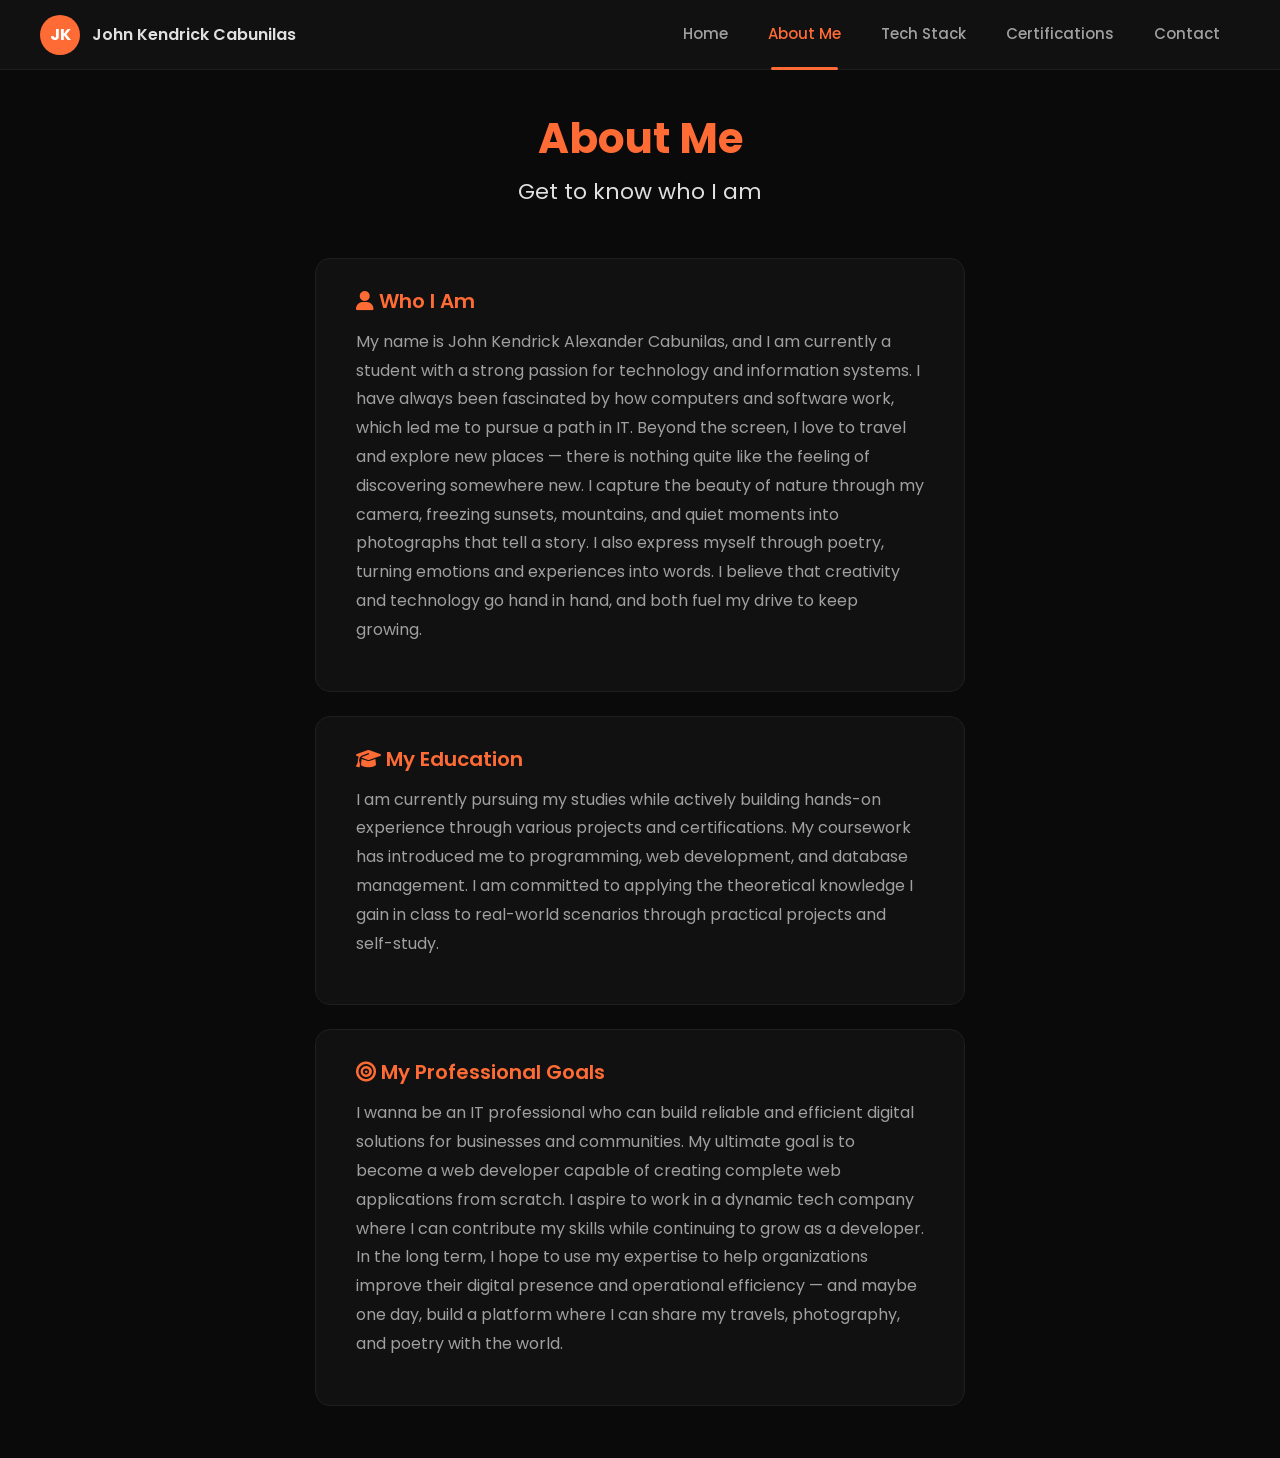
==== commit d8397f0b: "Edit the about me" ====
--- a/about.html
+++ b/about.html
@@ -52,7 +52,7 @@
 
     <div class="info-box">
       <h3><i class="fas fa-bullseye"></i> My Professional Goals</h3>
-      <p>I wanna be an IT professional who can build reliable and efficient digital solutions for businesses and communities. My ultimate goal is to become a full-stack developer capable of creating complete web applications from scratch. I aspire to work in a dynamic tech company where I can contribute my skills while continuing to grow as a developer. In the long term, I hope to use my expertise to help organizations improve their digital presence and operational efficiency — and maybe one day, build a platform where I can share my travels, photography, and poetry with the world.</p>
+      <p>I wanna be an IT professional who can build reliable and efficient digital solutions for businesses and communities. My ultimate goal is to become a web developer capable of creating complete web applications from scratch. I aspire to work in a dynamic tech company where I can contribute my skills while continuing to grow as a developer. In the long term, I hope to use my expertise to help organizations improve their digital presence and operational efficiency — and maybe one day, build a platform where I can share my travels, photography, and poetry with the world.</p>
     </div>
   </div>
 
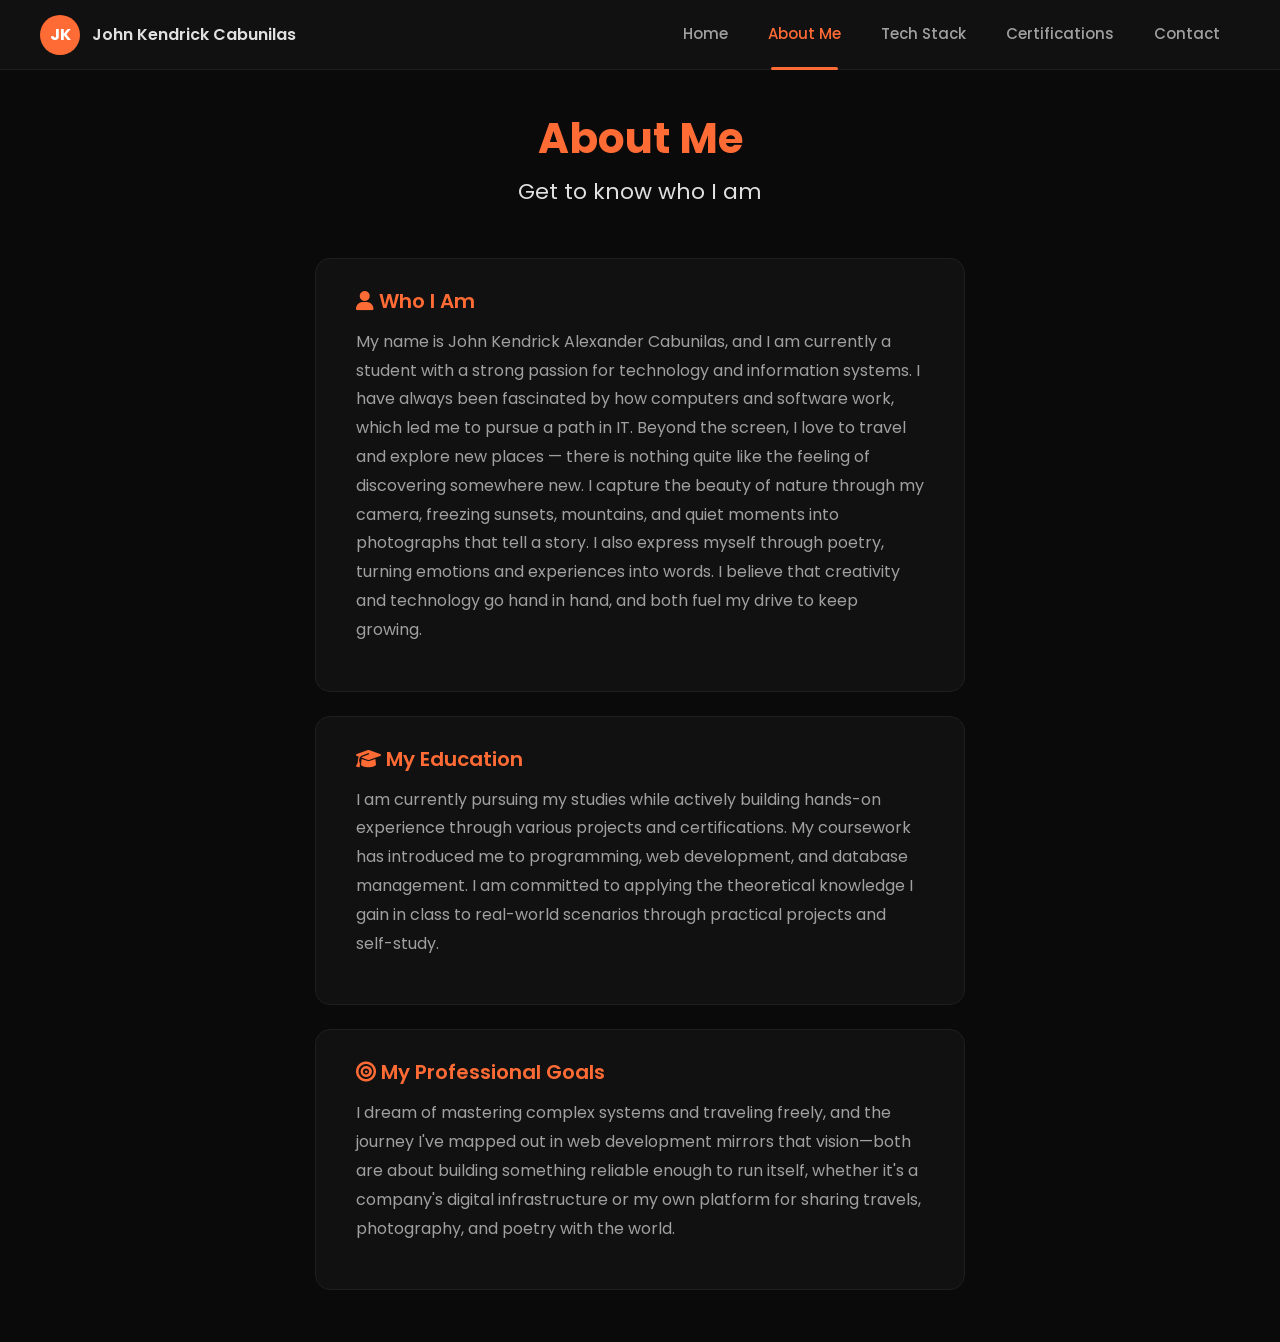
==== commit 3ee47c7b: "Change the information about me" ====
--- a/about.html
+++ b/about.html
@@ -52,7 +52,8 @@
 
     <div class="info-box">
       <h3><i class="fas fa-bullseye"></i> My Professional Goals</h3>
-      <p>I wanna be an IT professional who can build reliable and efficient digital solutions for businesses and communities. My ultimate goal is to become a web developer capable of creating complete web applications from scratch. I aspire to work in a dynamic tech company where I can contribute my skills while continuing to grow as a developer. In the long term, I hope to use my expertise to help organizations improve their digital presence and operational efficiency — and maybe one day, build a platform where I can share my travels, photography, and poetry with the world.</p>
+      <p>I dream of mastering complex systems and traveling freely, and the journey I've mapped out in web development mirrors that vision—both are about building something reliable enough to run itself, whether it's a company's digital infrastructure or my own platform for sharing travels, photography, and poetry with the world.
+      </p>
     </div>
   </div>
 
